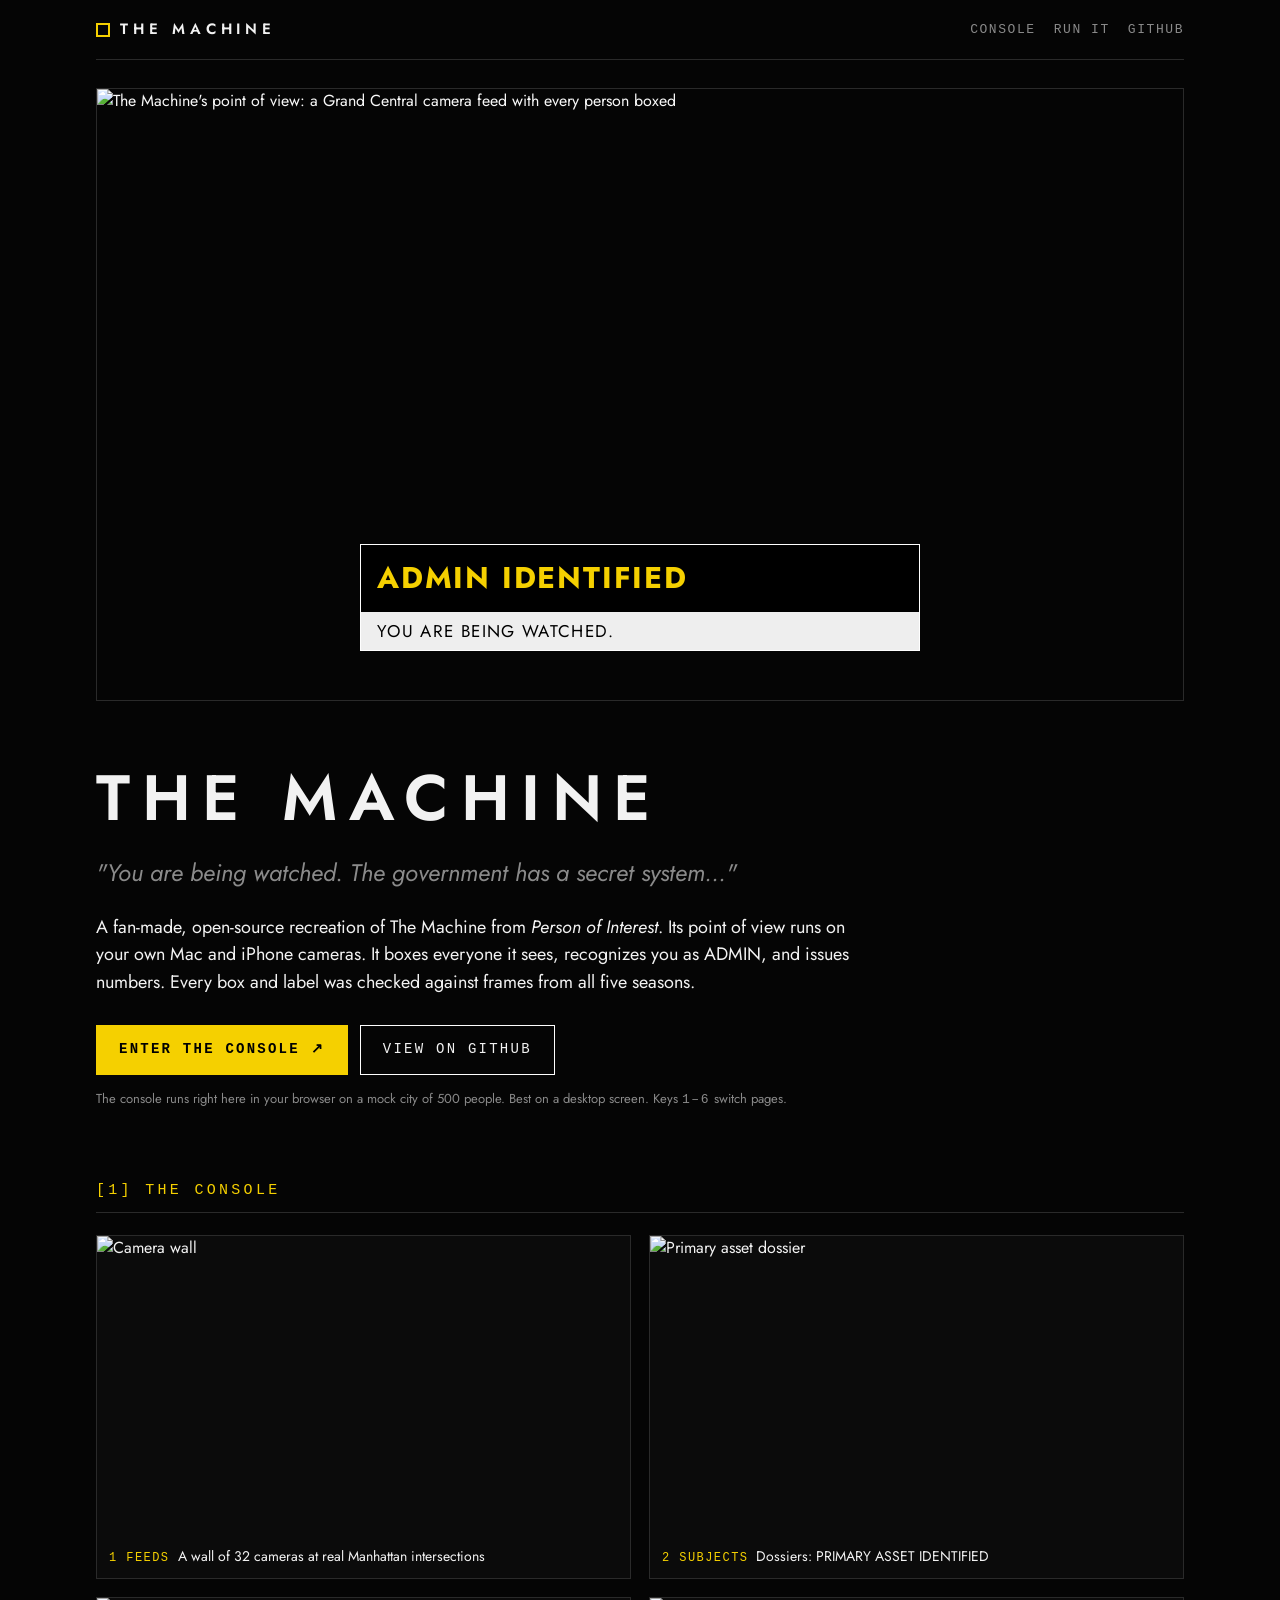
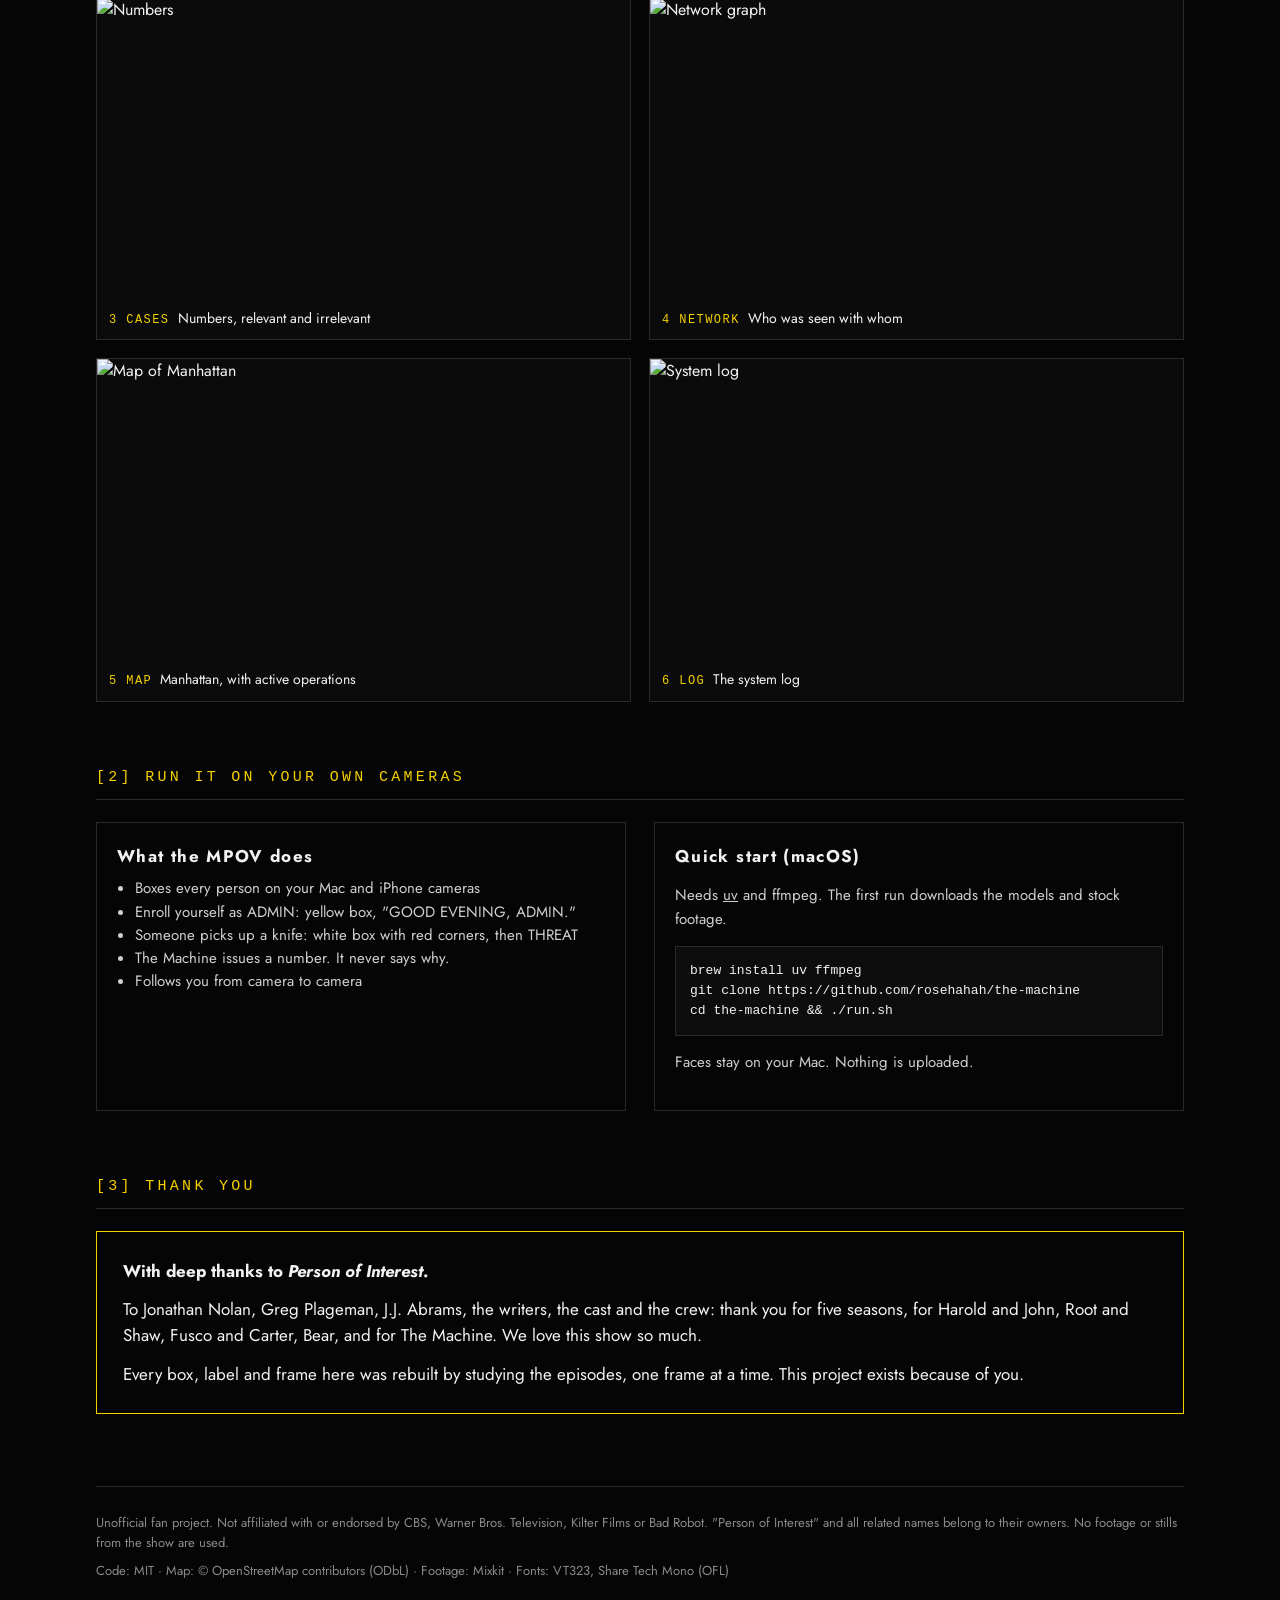
==== site/index.html @ 63b18067 "Public demo site: landing page + console on GitHub Pages The console now works as static files: the " ====
<!doctype html>
<html lang="en">
<head>
<meta charset="utf-8">
<meta name="viewport" content="width=device-width, initial-scale=1">
<title>The Machine</title>
<meta name="description" content="A fan-made, open-source recreation of The Machine from Person of Interest. Explore the console in your browser.">
<meta property="og:type" content="website">
<meta property="og:title" content="The Machine — a Person of Interest fan recreation">
<meta property="og:description" content="&quot;You are being watched.&quot; The Machine's interface, rebuilt frame by frame from all five seasons. Open source. Explore the console in your browser.">
<meta property="og:url" content="https://rosehahah.github.io/the-machine/">
<meta property="og:image" content="https://rosehahah.github.io/the-machine/screenshots/card.jpg">
<meta name="twitter:card" content="summary_large_image">
<meta name="twitter:image" content="https://rosehahah.github.io/the-machine/screenshots/card.jpg">
<link rel="preconnect" href="https://fonts.googleapis.com">
<link rel="preconnect" href="https://fonts.gstatic.com" crossorigin>
<link href="https://fonts.googleapis.com/css2?family=Jost:wght@400;500;600&display=swap" rel="stylesheet">
<style>
@font-face { font-family: "STM"; src: url("fonts/ShareTechMono-Regular.ttf") format("truetype"); }
@font-face { font-family: "VT"; src: url("fonts/VT323-Regular.ttf") format("truetype"); }
:root {
  --bg: #050505; --fg: #f2f2f2; --dim: #8a8a8a; --line: #2a2a2a;
  --admin: #f5d000; --threat: #e8261c;
  --futura: "Futura", "Futura PT", "Jost", "Century Gothic", sans-serif;
  --mono: "STM", "Menlo", monospace; --pixel: "VT", monospace;
}
* { box-sizing: border-box; }
html { background: var(--bg); color-scheme: dark; }
body { margin: 0; background: var(--bg); color: var(--fg); font-family: var(--futura); line-height: 1.55; }
a { color: inherit; }
.wrap { max-width: 1120px; margin: 0 auto; padding: 0 16px; }
.mono { font-family: var(--mono); letter-spacing: .12em; text-transform: uppercase; }

header.top { display: flex; align-items: center; gap: 12px; padding: 18px 0; border-bottom: 1px solid var(--line); }
header.top .brand { font-weight: 600; letter-spacing: .32em; font-size: 15px; display: flex; align-items: center; gap: 10px; }
header.top .brand i { width: 14px; height: 14px; border: 2px solid var(--admin); display: inline-block; }
header.top nav { margin-left: auto; display: flex; gap: 18px; font-size: 13px; }
header.top nav a { text-decoration: none; color: var(--dim); }
header.top nav a:hover { color: var(--fg); }

.hero { position: relative; margin-top: 28px; border: 1px solid var(--line); overflow: hidden; }
.hero img { display: block; width: 100%; height: auto; filter: contrast(1.05); }
.hero .box { position: absolute; left: 50%; bottom: 8%; transform: translateX(-50%); width: min(560px, 86%); background: #000; border: 1px solid #fff; }
.hero .box b { display: block; padding: 10px 16px; font-size: clamp(18px, 3.2vw, 30px); letter-spacing: .06em; color: var(--admin); }
.hero .box span { display: block; padding: 6px 16px; background: #eee; color: #000; font-size: clamp(12px, 1.8vw, 17px); letter-spacing: .08em; }

h1 { font-size: clamp(34px, 6vw, 64px); letter-spacing: .18em; font-weight: 600; margin: 48px 0 6px; }
.quote { font-size: clamp(18px, 2.6vw, 24px); color: var(--dim); margin: 0 0 22px; font-style: italic; }
.lede { font-size: 18px; max-width: 760px; margin: 0 0 28px; }
.cta { display: flex; flex-wrap: wrap; gap: 12px; margin-bottom: 14px; }
.btn { display: inline-block; text-decoration: none; padding: 13px 22px; font-family: var(--mono); letter-spacing: .16em; font-size: 14px; border: 1px solid #fff; }
.btn.primary { background: var(--admin); color: #000; border-color: var(--admin); font-weight: 700; }
.btn.primary:hover { background: #fff; border-color: #fff; }
.btn:hover { background: #fff; color: #000; }
.note { color: var(--dim); font-size: 13px; }

section { padding: 56px 0 8px; }
h2 { font-family: var(--mono); font-weight: 400; letter-spacing: .22em; font-size: 15px; color: var(--admin); margin: 0 0 22px; padding-bottom: 10px; border-bottom: 1px solid var(--line); }

.grid { display: grid; grid-template-columns: repeat(2, 1fr); gap: 18px; }
.shot { margin: 0; border: 1px solid var(--line); background: #0b0b0b; text-decoration: none; display: block; }
.shot img { display: block; width: 100%; height: auto; }
.shot .cap { padding: 10px 12px; font-size: 14px; }
.shot .cap .mono { font-size: 12px; color: var(--admin); margin-right: 8px; }
a.shot:hover { border-color: #fff; }

.two { display: grid; grid-template-columns: 1fr 1fr; gap: 28px; }
.card { border: 1px solid var(--line); padding: 20px; }
.card h3 { margin: 0 0 8px; font-size: 17px; letter-spacing: .08em; }
.card p, .card li { color: #cfcfcf; font-size: 15px; }
.card ul { padding-left: 18px; margin: 8px 0 0; }
pre { background: #0d0d0d; border: 1px solid var(--line); padding: 14px; overflow-x: auto; font-family: var(--mono); font-size: 13px; margin: 12px 0 0; }

.thanks { border: 1px solid var(--admin); padding: 26px; }
.thanks p { font-size: 17px; margin: 0 0 12px; }
.thanks p:last-child { margin: 0; }

footer { margin-top: 64px; padding: 26px 0 40px; border-top: 1px solid var(--line); color: var(--dim); font-size: 13px; }
footer p { margin: 0 0 8px; }

@media (max-width: 720px) {
  .grid, .two { grid-template-columns: 1fr; }
  header.top nav { gap: 12px; font-size: 12px; }
  header.top nav .hide-sm { display: none; }
  .hero .box { bottom: 5%; }
}
</style>
</head>
<body>
<div class="wrap">
  <header class="top">
    <span class="brand"><i></i>THE MACHINE</span>
    <nav class="mono">
      <a href="console.html">Console</a>
      <a class="hide-sm" href="#run">Run it</a>
      <a href="https://github.com/rosehahah/the-machine">GitHub</a>
    </nav>
  </header>

  <div class="hero">
    <img src="screenshots/mpov.jpg" alt="The Machine's point of view: a Grand Central camera feed with every person boxed" width="1600" height="900">
    <div class="box"><b>ADMIN IDENTIFIED</b><span>YOU ARE BEING WATCHED.</span></div>
  </div>

  <h1>THE MACHINE</h1>
  <p class="quote">"You are being watched. The government has a secret system…"</p>
  <p class="lede">A fan-made, open-source recreation of The Machine from <em>Person of Interest</em>. Its point of view runs on your own Mac and iPhone cameras. It boxes everyone it sees, recognizes you as ADMIN, and issues numbers. Every box and label was checked against frames from all five seasons.</p>
  <div class="cta">
    <a class="btn primary" href="console.html">ENTER THE CONSOLE ↗</a>
    <a class="btn" href="https://github.com/rosehahah/the-machine">VIEW ON GITHUB</a>
  </div>
  <p class="note">The console runs right here in your browser on a mock city of 500 people. Best on a desktop screen. Keys <span class="mono">1–6</span> switch pages.</p>

  <section>
    <h2>[1] THE CONSOLE</h2>
    <div class="grid">
      <a class="shot" href="console.html#/feeds"><img src="screenshots/feeds.jpg" alt="Camera wall" loading="lazy" width="1600" height="900"><div class="cap"><span class="mono">1 FEEDS</span>A wall of 32 cameras at real Manhattan intersections</div></a>
      <a class="shot" href="console.html#/subjects/S0002"><img src="screenshots/subjects.jpg" alt="Primary asset dossier" loading="lazy" width="1600" height="900"><div class="cap"><span class="mono">2 SUBJECTS</span>Dossiers: PRIMARY ASSET IDENTIFIED</div></a>
      <a class="shot" href="console.html#/cases"><img src="screenshots/cases.jpg" alt="Numbers" loading="lazy" width="1600" height="900"><div class="cap"><span class="mono">3 CASES</span>Numbers, relevant and irrelevant</div></a>
      <a class="shot" href="console.html#/network"><img src="screenshots/network.jpg" alt="Network graph" loading="lazy" width="1600" height="900"><div class="cap"><span class="mono">4 NETWORK</span>Who was seen with whom</div></a>
      <a class="shot" href="console.html#/map"><img src="screenshots/map.jpg" alt="Map of Manhattan" loading="lazy" width="1600" height="900"><div class="cap"><span class="mono">5 MAP</span>Manhattan, with active operations</div></a>
      <a class="shot" href="console.html#/log"><img src="screenshots/log.jpg" alt="System log" loading="lazy" width="1600" height="900"><div class="cap"><span class="mono">6 LOG</span>The system log</div></a>
    </div>
  </section>

  <section id="run">
    <h2>[2] RUN IT ON YOUR OWN CAMERAS</h2>
    <div class="two">
      <div class="card">
        <h3>What the MPOV does</h3>
        <ul>
          <li>Boxes every person on your Mac and iPhone cameras</li>
          <li>Enroll yourself as ADMIN: yellow box, "GOOD EVENING, ADMIN."</li>
          <li>Someone picks up a knife: white box with red corners, then THREAT</li>
          <li>The Machine issues a number. It never says why.</li>
          <li>Follows you from camera to camera</li>
        </ul>
      </div>
      <div class="card">
        <h3>Quick start (macOS)</h3>
        <p>Needs <a href="https://docs.astral.sh/uv/">uv</a> and ffmpeg. The first run downloads the models and stock footage.</p>
<pre>brew install uv ffmpeg
git clone https://github.com/rosehahah/the-machine
cd the-machine && ./run.sh</pre>
        <p class="note">Faces stay on your Mac. Nothing is uploaded.</p>
      </div>
    </div>
  </section>

  <section>
    <h2>[3] THANK YOU</h2>
    <div class="thanks">
      <p><strong>With deep thanks to <em>Person of Interest</em>.</strong></p>
      <p>To Jonathan Nolan, Greg Plageman, J.J. Abrams, the writers, the cast and the crew: thank you for five seasons, for Harold and John, Root and Shaw, Fusco and Carter, Bear, and for The Machine. We love this show so much.</p>
      <p>Every box, label and frame here was rebuilt by studying the episodes, one frame at a time. This project exists because of you.</p>
    </div>
  </section>

  <footer>
    <p>Unofficial fan project. Not affiliated with or endorsed by CBS, Warner Bros. Television, Kilter Films or Bad Robot. "Person of Interest" and all related names belong to their owners. No footage or stills from the show are used.</p>
    <p>Code: MIT · Map: © OpenStreetMap contributors (ODbL) · Footage: Mixkit · Fonts: VT323, Share Tech Mono (OFL)</p>
  </footer>
</div>
</body>
</html>
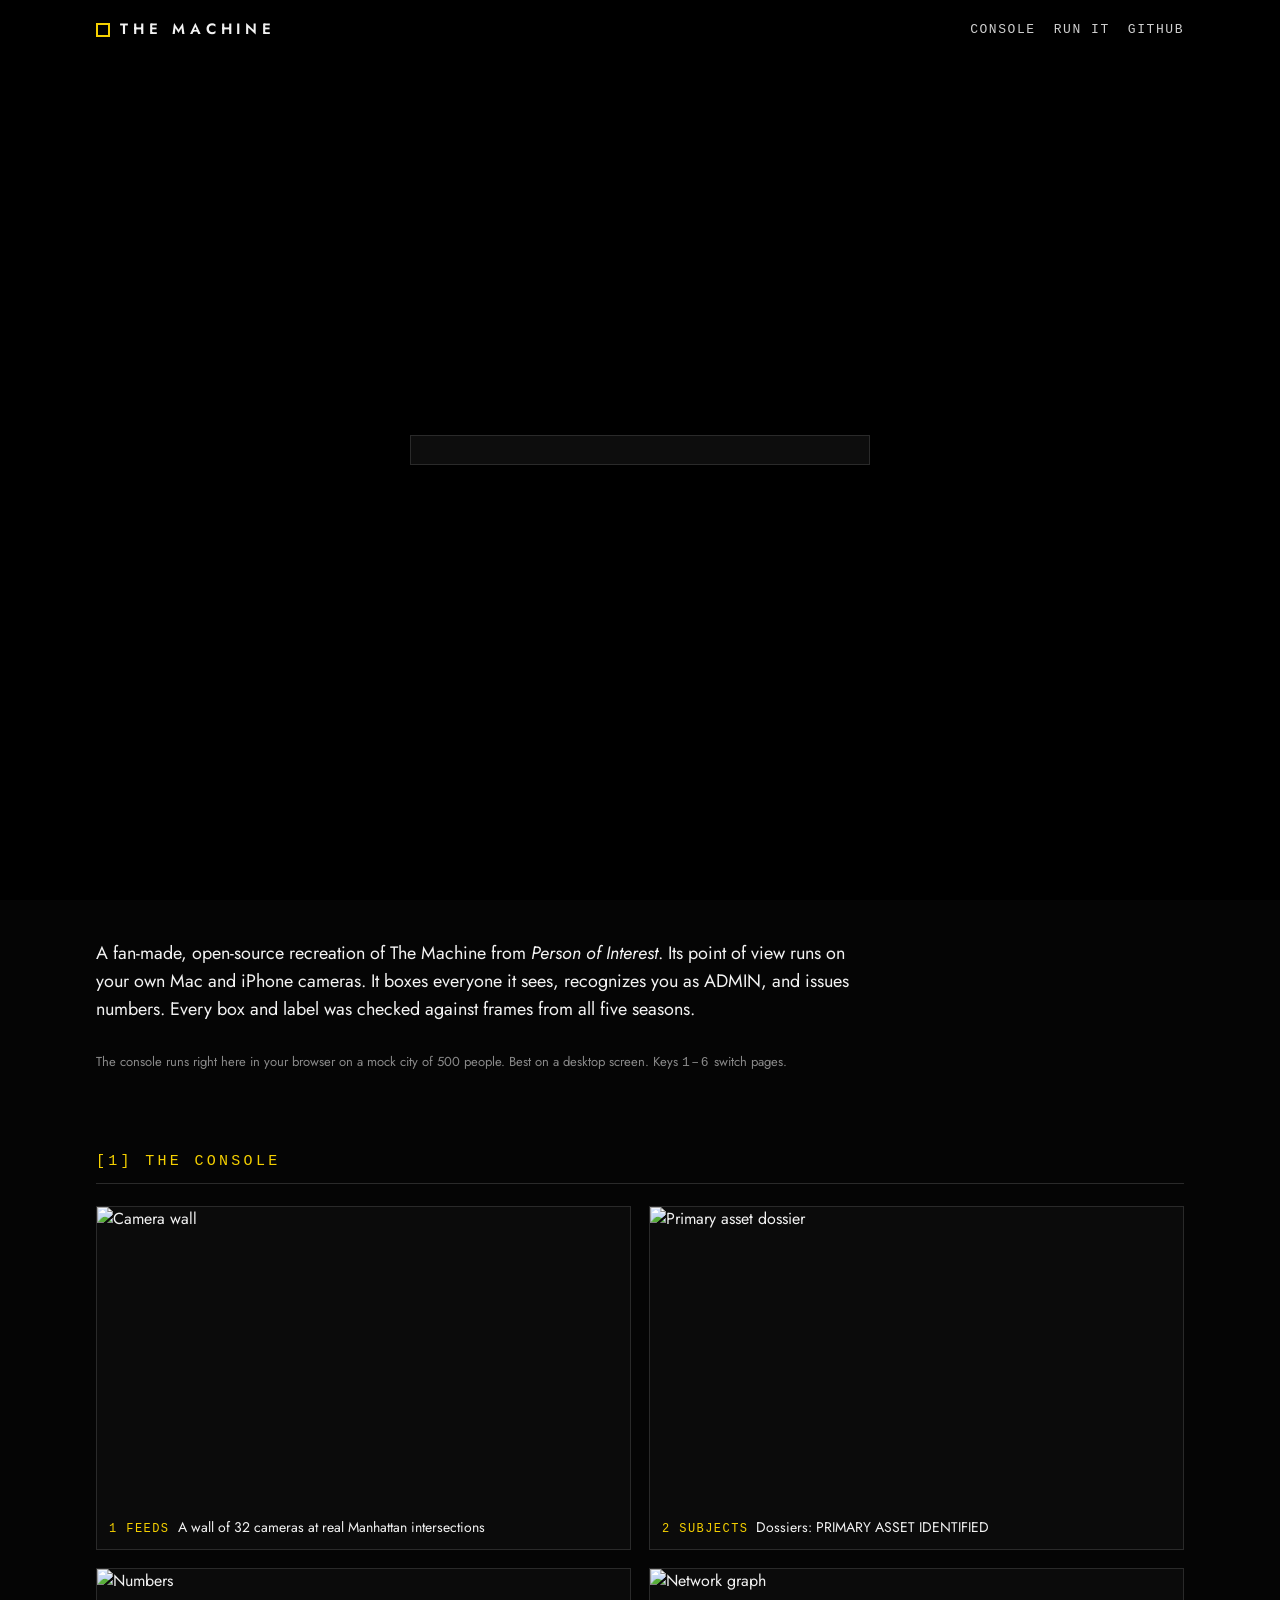
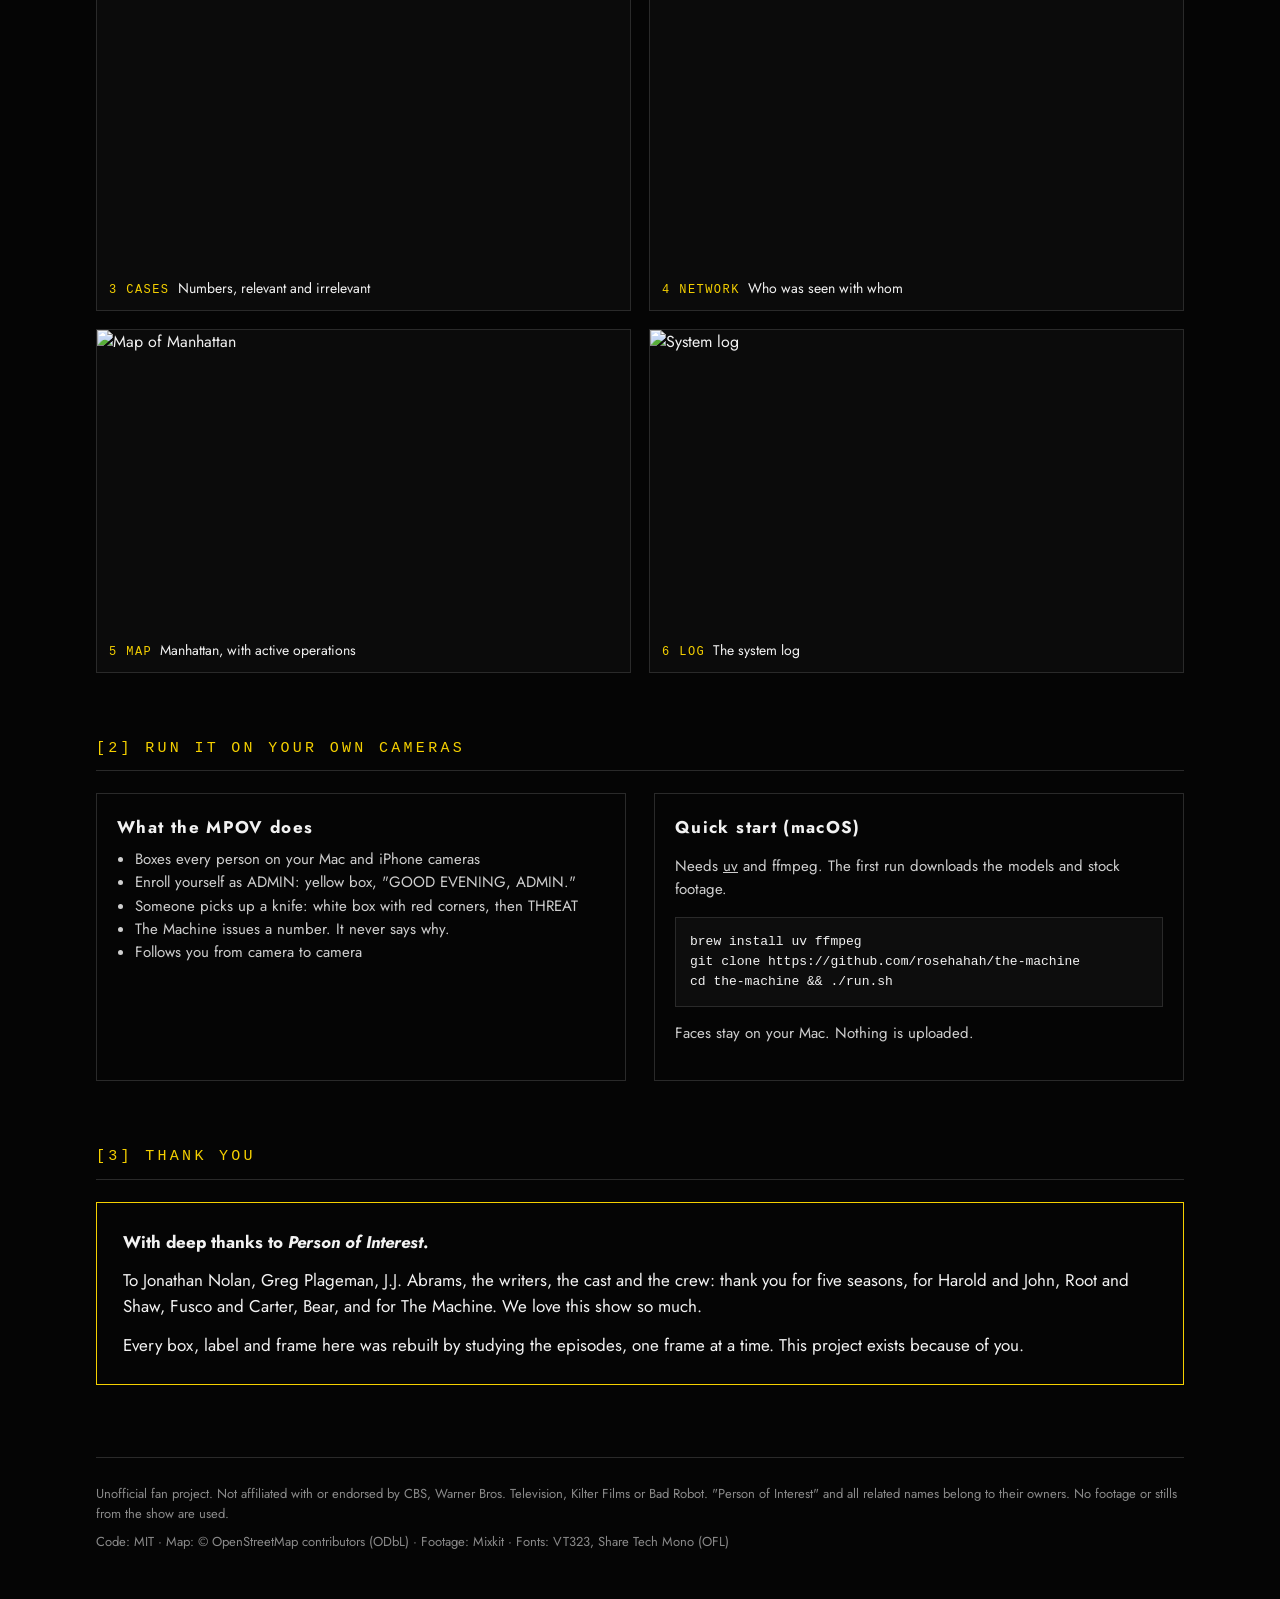
==== commit 42ddc6fc: "Site: animated MPOV hero on the landing page A live replay of the Times Square clip: boot text, boxe" ====
--- a/site/index.html
+++ b/site/index.html
@@ -38,11 +38,52 @@
 header.top nav a { text-decoration: none; color: var(--dim); }
 header.top nav a:hover { color: var(--fg); }
 
-.hero { position: relative; margin-top: 28px; border: 1px solid var(--line); overflow: hidden; }
-.hero img { display: block; width: 100%; height: auto; filter: contrast(1.05); }
-.hero .box { position: absolute; left: 50%; bottom: 8%; transform: translateX(-50%); width: min(560px, 86%); background: #000; border: 1px solid #fff; }
-.hero .box b { display: block; padding: 10px 16px; font-size: clamp(18px, 3.2vw, 30px); letter-spacing: .06em; color: var(--admin); }
-.hero .box span { display: block; padding: 6px 16px; background: #eee; color: #000; font-size: clamp(12px, 1.8vw, 17px); letter-spacing: .08em; }
+
+
+/* ---------- hero: live MPOV replay (hero.js) ---------- */
+#hero { position: relative; height: 100vh; height: 100svh; min-height: 520px; max-height: 1100px; overflow: hidden;
+  background: #020304 url("media/clips/4332.jpg") center / cover no-repeat; }
+#hero canvas { position: absolute; inset: 0; width: 100%; height: 100%; }
+#hero-video { position: absolute; width: 2px; height: 2px; opacity: 0; pointer-events: none; }
+#hero-grain { position: absolute; inset: 0; pointer-events: none; opacity: .5; mix-blend-mode: overlay;
+  background: repeating-linear-gradient(0deg, rgba(0,0,0,.18) 0 1px, transparent 1px 3px); }
+#hero .osd { position: absolute; top: 88px; font-family: var(--pixel); color: #e9eef2; letter-spacing: .3em;
+  font-size: clamp(16px, 2.3vw, 34px); line-height: 1;
+  text-shadow: -1.5px 0 rgba(255,40,60,.55), 1.5px 0 rgba(40,220,255,.55), 0 0 6px rgba(255,255,255,.25); }
+#hero-cam { left: 4.5%; max-width: 60%; } #hero-time { right: 4.5%; }
+#hero-meta { position: absolute; left: 4.5%; bottom: 40%; font-size: 11px; letter-spacing: .08em; line-height: 1.4;
+  color: rgba(242,242,242,.85); text-shadow: 0 0 4px rgba(0,0,0,.8); }
+#hero-meta b { font-weight: 600; }
+#hero-status { position: absolute; left: 50%; top: 34%; transform: translateX(-50%); min-width: min(560px, 86vw);
+  border: 2px solid #f4f4f4; border-radius: 5px; overflow: hidden; animation: pop .18s ease-out;
+  box-shadow: 0 0 10px rgba(255,255,255,.25), 0 0 0 1px rgba(0,0,0,.6); }
+#hero-status .top { background: #050505; padding: .28em .7em .18em; font-size: clamp(20px, 2.6vw, 34px); font-weight: 600;
+  letter-spacing: .04em; color: var(--admin); text-shadow: 0 0 8px rgba(242,224,42,.45); white-space: nowrap; }
+#hero-status .bottom { background: #f1f1f1; color: #111; padding: .25em .9em .2em; font-size: clamp(13px, 1.6vw, 21px);
+  font-weight: 500; letter-spacing: .04em; }
+#hero-status.hidden { display: none; }
+@keyframes pop { from { opacity: 0; transform: translateX(-50%) scaleY(.2); } }
+#hero-say { position: absolute; left: 0; right: 0; top: 36%; text-align: center; font-weight: 600;
+  font-size: clamp(16px, 2.2vw, 30px); letter-spacing: .12em; text-shadow: 0 0 10px rgba(0,0,0,.9); }
+#hero-say span { background: rgba(0,0,0,.72); padding: .15em .5em; }
+#hero-say span:empty { display: none; }
+#hero-boot { position: absolute; inset: 0; background: #000; display: flex; align-items: center; justify-content: center;
+  transition: opacity .5s; z-index: 3; }
+#hero-boot pre { font-family: var(--mono); color: #dfe6ea; font-size: clamp(12px, 1.5vw, 16px); letter-spacing: .14em;
+  line-height: 1.7; min-width: min(460px, 86vw); margin: 0; }
+#hero-boot pre div:first-child { color: var(--admin); }
+#hero-boot.out { opacity: 0; }
+#hero .shade { position: absolute; left: 0; right: 0; bottom: 0; height: 52%; pointer-events: none;
+  background: linear-gradient(to top, rgba(5,5,5,.96) 8%, rgba(5,5,5,.6) 50%, transparent); }
+#hero .top-shade { position: absolute; left: 0; right: 0; top: 0; height: 120px; pointer-events: none;
+  background: linear-gradient(to bottom, rgba(5,5,5,.75), transparent); }
+#hero > .wrap { position: absolute; left: 0; right: 0; top: 0; z-index: 4; }
+#hero header.top { border-bottom: 0; }
+#hero header.top nav a { color: #cfcfcf; }
+#hero .intro { position: absolute; left: 0; right: 0; bottom: 0; z-index: 2; padding-bottom: 44px; }
+#hero .intro h1 { margin: 0 0 4px; text-shadow: 0 0 18px rgba(0,0,0,.8); }
+#hero .intro .quote { color: #c9c9c9; }
+#hero .intro .cta { margin: 0; }
 
 h1 { font-size: clamp(34px, 6vw, 64px); letter-spacing: .18em; font-weight: 600; margin: 48px 0 6px; }
 .quote { font-size: clamp(18px, 2.6vw, 24px); color: var(--dim); margin: 0 0 22px; font-style: italic; }
@@ -82,34 +123,53 @@
   .grid, .two { grid-template-columns: 1fr; }
   header.top nav { gap: 12px; font-size: 12px; }
   header.top nav .hide-sm { display: none; }
-  .hero .box { bottom: 5%; }
+  #hero .osd { top: 76px; }
+  #hero-meta { bottom: 46%; }
+  #hero-status { top: 26%; }
+  #hero-say { top: 28%; }
+  #hero .hide-sm { display: none; }
 }
 </style>
 </head>
 <body>
-<div class="wrap">
-  <header class="top">
-    <span class="brand"><i></i>THE MACHINE</span>
-    <nav class="mono">
+<section id="hero" aria-label="The Machine's point of view: a live camera feed in Times Square with every person boxed">
+  <video id="hero-video" muted loop playsinline autoplay preload="auto"></video>
+  <canvas id="hero-fx"></canvas>
+  <canvas id="hero-hud"></canvas>
+  <div id="hero-grain"></div>
+  <div class="top-shade"></div>
+  <div class="osd" id="hero-cam"></div>
+  <div class="osd" id="hero-time"></div>
+  <div id="hero-meta"></div>
+  <div id="hero-status" class="hidden"><div class="top"></div><div class="bottom"></div></div>
+  <div id="hero-say"><span></span></div>
+  <div class="shade"></div>
+  <div class="wrap">
+    <header class="top">
+      <span class="brand"><i></i>THE MACHINE</span>
+      <nav class="mono">
       <a href="console.html">Console</a>
       <a class="hide-sm" href="#run">Run it</a>
       <a href="https://github.com/rosehahah/the-machine">GitHub</a>
-    </nav>
-  </header>
-
-  <div class="hero">
-    <img src="screenshots/mpov.jpg" alt="The Machine's point of view: a Grand Central camera feed with every person boxed" width="1600" height="900">
-    <div class="box"><b>ADMIN IDENTIFIED</b><span>YOU ARE BEING WATCHED.</span></div>
+      </nav>
+    </header>
   </div>
-
-  <h1>THE MACHINE</h1>
-  <p class="quote">"You are being watched. The government has a secret system…"</p>
+  <div class="intro"><div class="wrap">
+    <h1>THE MACHINE</h1>
+    <p class="quote">"You are being watched. The government has a secret system…"</p>
+    <div class="cta">
+      <a class="btn primary" href="console.html">ENTER THE CONSOLE ↗</a>
+      <a class="btn" href="https://github.com/rosehahah/the-machine">VIEW ON GITHUB</a>
+    </div>
+  </div></div>
+  <div id="hero-boot"><pre></pre></div>
+</section>
+
+<div class="wrap">
+  <section style="padding-top:40px">
   <p class="lede">A fan-made, open-source recreation of The Machine from <em>Person of Interest</em>. Its point of view runs on your own Mac and iPhone cameras. It boxes everyone it sees, recognizes you as ADMIN, and issues numbers. Every box and label was checked against frames from all five seasons.</p>
-  <div class="cta">
-    <a class="btn primary" href="console.html">ENTER THE CONSOLE ↗</a>
-    <a class="btn" href="https://github.com/rosehahah/the-machine">VIEW ON GITHUB</a>
-  </div>
   <p class="note">The console runs right here in your browser on a mock city of 500 people. Best on a desktop screen. Keys <span class="mono">1–6</span> switch pages.</p>
+  </section>
 
   <section>
     <h2>[1] THE CONSOLE</h2>
@@ -161,5 +221,6 @@
     <p>Code: MIT · Map: © OpenStreetMap contributors (ODbL) · Footage: Mixkit · Fonts: VT323, Share Tech Mono (OFL)</p>
   </footer>
 </div>
+<script type="module" src="hero.js"></script>
 </body>
 </html>
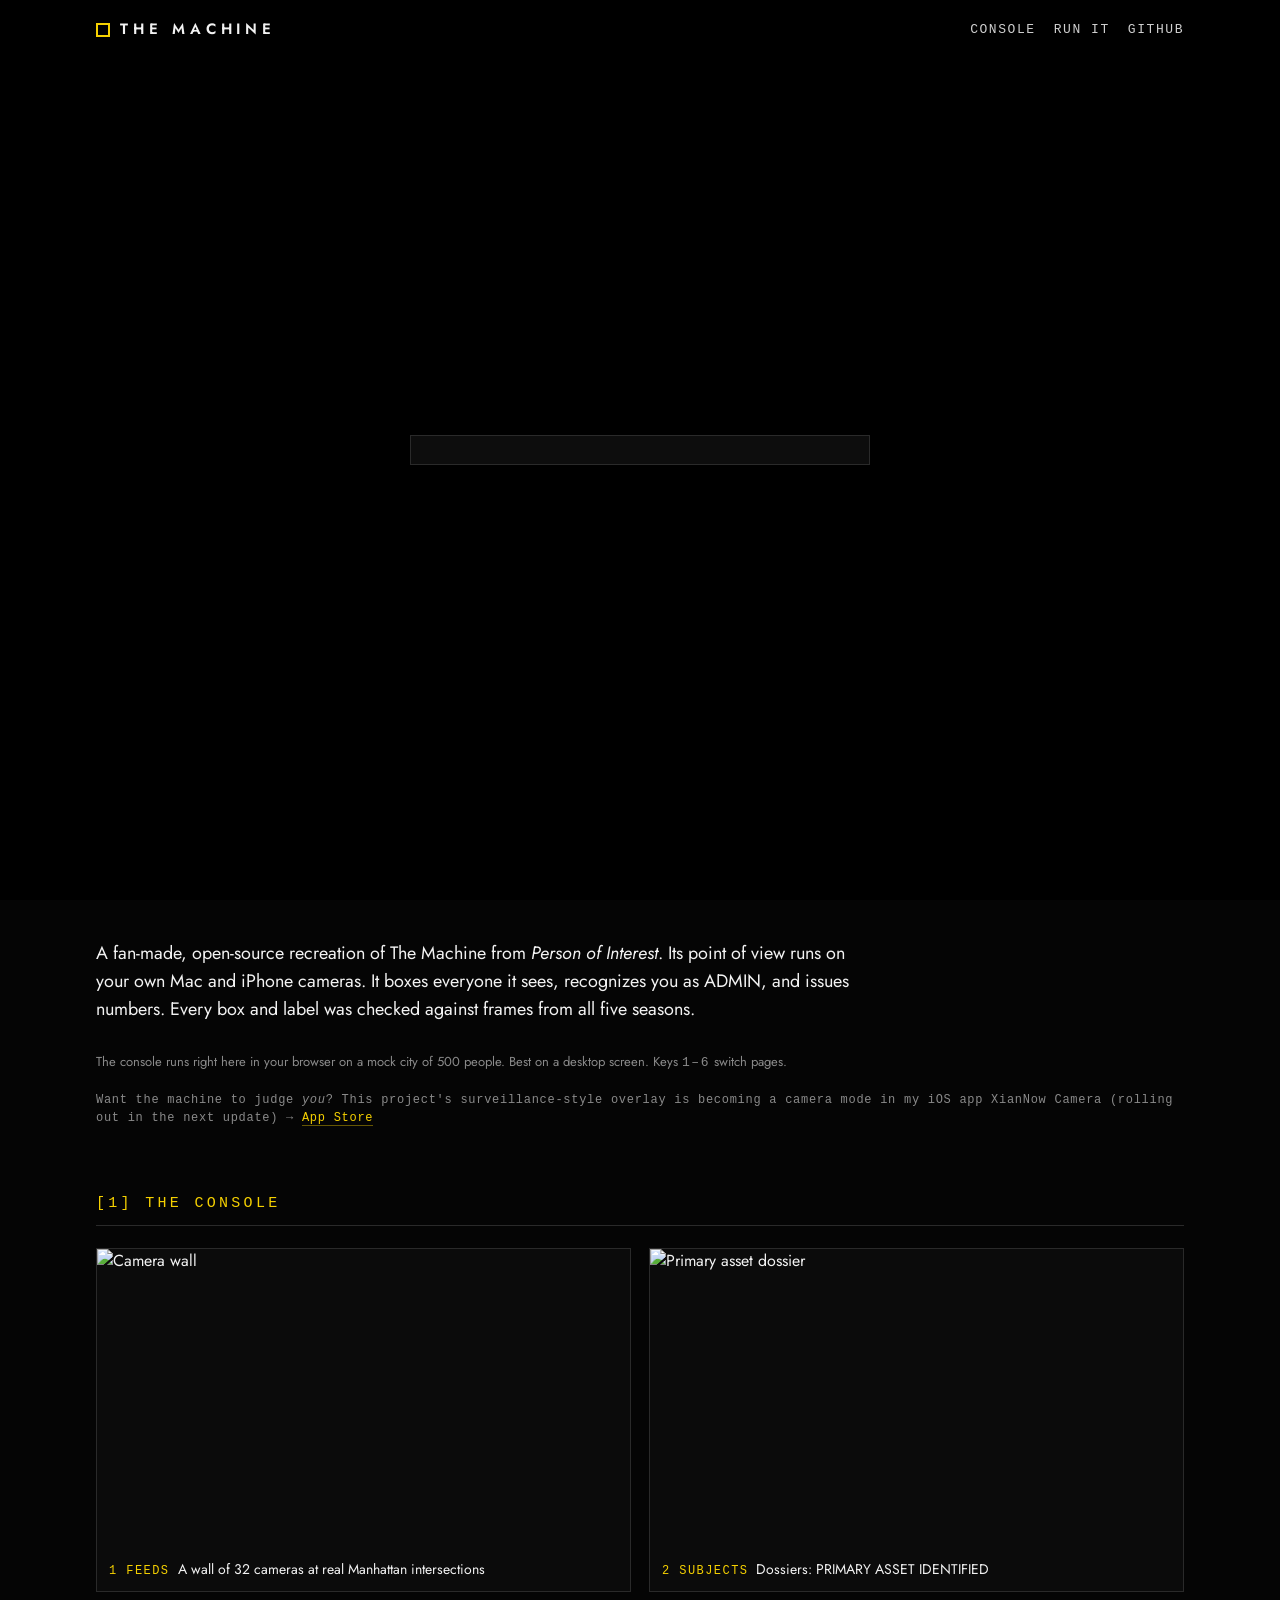
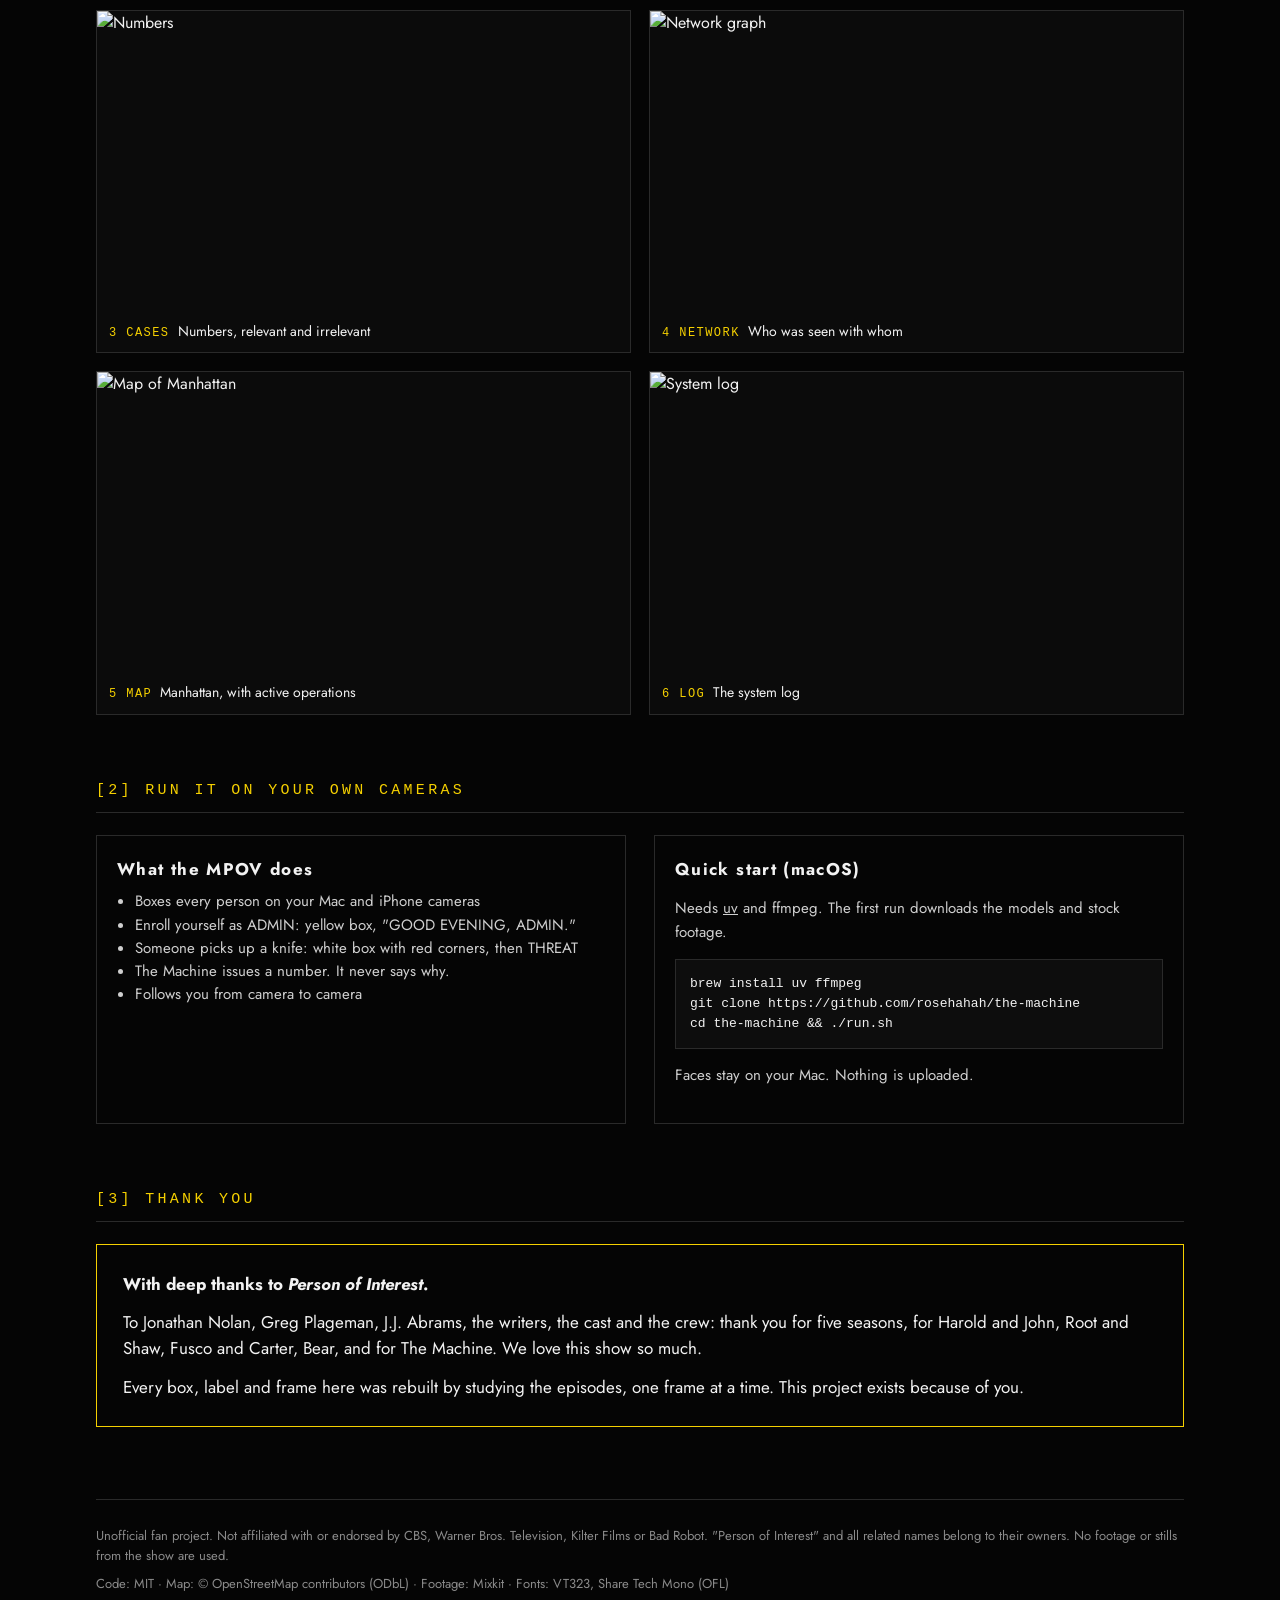
==== commit a862e2d9: "Link the XianNow Camera machine-view mode from the READMEs and the landing page Co-Authored-By: Clau" ====
--- a/site/index.html
+++ b/site/index.html
@@ -94,6 +94,9 @@
 .btn.primary:hover { background: #fff; border-color: #fff; }
 .btn:hover { background: #fff; color: #000; }
 .note { color: var(--dim); font-size: 13px; }
+.crosslink { font-family: var(--mono); font-size: 12px; letter-spacing: .06em; color: var(--dim); margin: 18px 0 0; overflow-wrap: anywhere; }
+.crosslink a { color: var(--admin); text-decoration: none; border-bottom: 1px solid rgba(245,208,0,.4); }
+.crosslink a:hover { color: #fff; border-color: #fff; }
 
 section { padding: 56px 0 8px; }
 h2 { font-family: var(--mono); font-weight: 400; letter-spacing: .22em; font-size: 15px; color: var(--admin); margin: 0 0 22px; padding-bottom: 10px; border-bottom: 1px solid var(--line); }
@@ -106,6 +109,7 @@
 a.shot:hover { border-color: #fff; }
 
 .two { display: grid; grid-template-columns: 1fr 1fr; gap: 28px; }
+.two > * { min-width: 0; }
 .card { border: 1px solid var(--line); padding: 20px; }
 .card h3 { margin: 0 0 8px; font-size: 17px; letter-spacing: .08em; }
 .card p, .card li { color: #cfcfcf; font-size: 15px; }
@@ -169,6 +173,7 @@
   <section style="padding-top:40px">
   <p class="lede">A fan-made, open-source recreation of The Machine from <em>Person of Interest</em>. Its point of view runs on your own Mac and iPhone cameras. It boxes everyone it sees, recognizes you as ADMIN, and issues numbers. Every box and label was checked against frames from all five seasons.</p>
   <p class="note">The console runs right here in your browser on a mock city of 500 people. Best on a desktop screen. Keys <span class="mono">1–6</span> switch pages.</p>
+  <p class="crosslink">Want the machine to judge <em>you</em>? This project's surveillance-style overlay is becoming a camera mode in my iOS app XianNow Camera (rolling out in the next update) → <a href="https://apps.apple.com/app/id6814311061?ct=machine_demo" target="_blank" rel="noopener">App Store</a></p>
   </section>
 
   <section>
